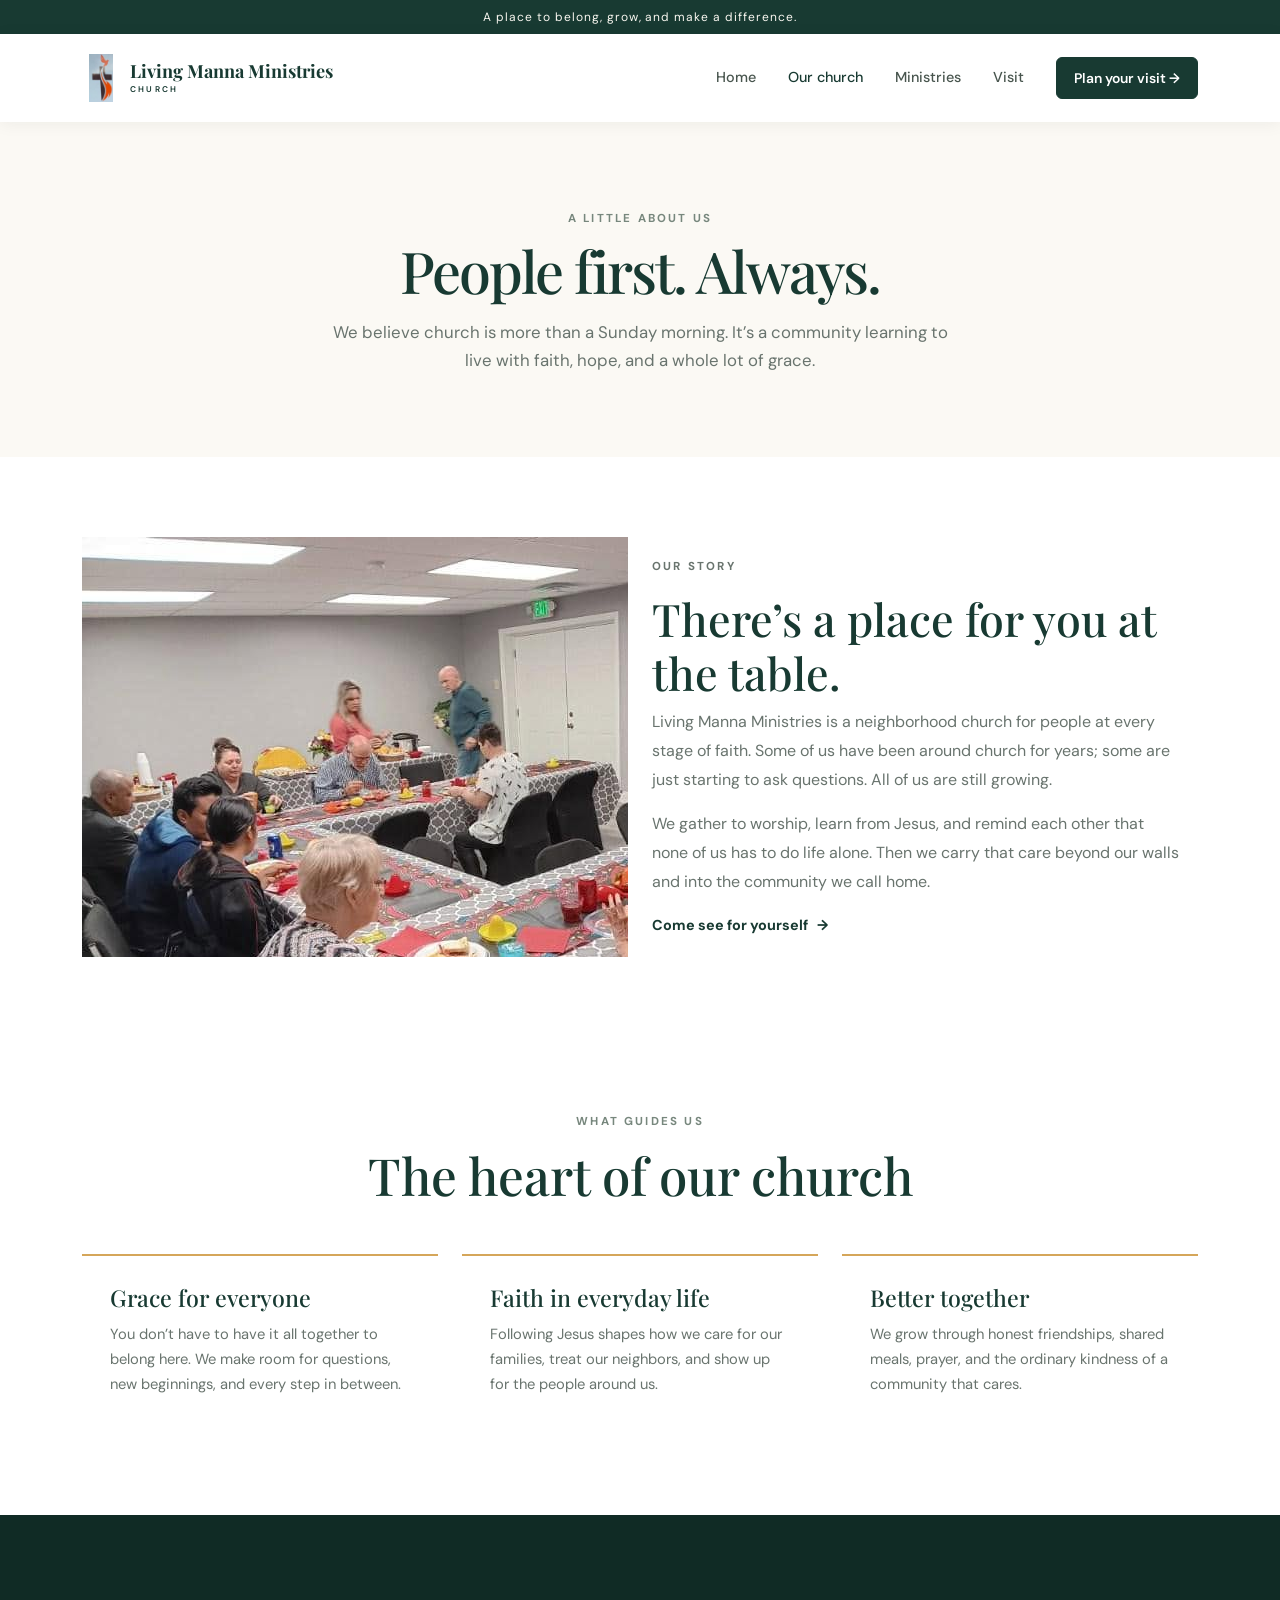
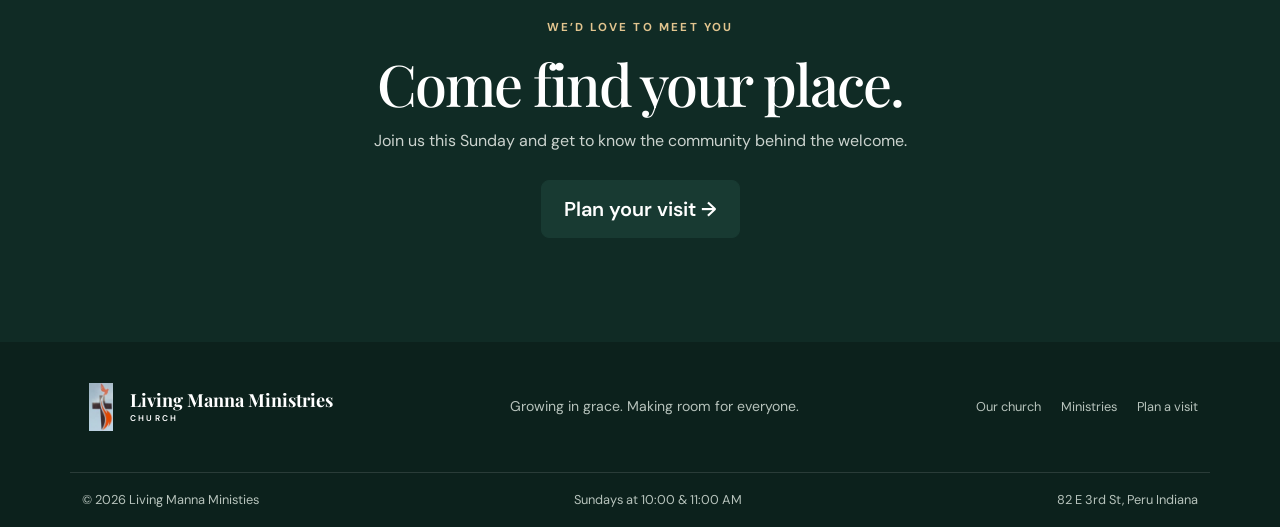
==== html/about.html @ 10f98b81 "updated pages and logo" ====
<!doctype html>
<html lang="en">

<head>
  <meta charset="utf-8">
  <meta name="viewport" content="width=device-width, initial-scale=1">
  <meta name="description"
    content="Get to know Grace Community Church: who we are, what we believe, and how we make room for everyone.">
  <title>Our Church | Living Manna Ministries</title>
  <link rel="preconnect" href="https://fonts.googleapis.com">
  <link rel="preconnect" href="https://fonts.gstatic.com" crossorigin>
  <link
    href="https://fonts.googleapis.com/css2?family=DM+Sans:wght@400;500;600;700&family=Playfair+Display:wght@500;600;700&display=swap"
    rel="stylesheet">
  <link href="https://cdn.jsdelivr.net/npm/bootstrap@5.3.8/dist/css/bootstrap.min.css" rel="stylesheet"
    integrity="sha384-sRIl4kxILFvY47J16cr9ZwB07vP4J8+LH7qKQnuqkuIAvNWLzeN8tE5YBujZqJLB" crossorigin="anonymous">
  <link rel="stylesheet" href="../css/styles.css">
</head>

<body>
  <div class="welcome-bar">A place to belong, grow, and make a difference.</div>
  <nav class="navbar navbar-expand-lg site-nav sticky-top" aria-label="Main navigation">
    <div class="container">
      <a class="navbar-brand church-brand" href="../index.html"><img class="brand-logo" src="../pics/LMM sign2.jpg"
          alt=""><span>Living Manna Ministries<span class="brand-subtitle">CHURCH</span></span></a>
      <button class="navbar-toggler" type="button" data-bs-toggle="collapse" data-bs-target="#mainNav"
        aria-controls="mainNav" aria-expanded="false" aria-label="Toggle navigation"><span
          class="navbar-toggler-icon"></span></button>
      <div class="collapse navbar-collapse" id="mainNav">
        <ul class="navbar-nav ms-auto align-items-lg-center gap-lg-3">
          <li class="nav-item"><a class="nav-link" href="../index.html">Home</a></li>
          <li class="nav-item"><a class="nav-link active" aria-current="page" href="./about.html">Our church</a></li>
          <li class="nav-item"><a class="nav-link" href="./ministries.html">Ministries</a></li>
          <li class="nav-item"><a class="nav-link" href="./contact.html">Visit</a></li>
          <li class="nav-item ms-lg-2"><a class="btn btn-primary-custom nav-visit" href="./contact.html">Plan your visit
              <span aria-hidden="true">→</span></a></li>
        </ul>
      </div>
    </div>
  </nav>
  <main>
    <header class="page-intro">
      <div class="container">
        <p class="eyebrow">A LITTLE ABOUT US</p>
        <h1>People first. Always.</h1>
        <p>We believe church is more than a Sunday morning. It’s a community learning to live with faith, hope, and a
          whole lot of grace.</p>
      </div>
    </header>
    <section class="story-section">
      <div class="container">
        <div class="row align-items-center g-4">
          <div class="col-lg-6">
            <div class="story-image" role="img" aria-label="Friends spending time together"></div>
          </div>
          <div class="col-lg-6">
            <div class="story-copy">
              <p class="eyebrow">OUR STORY</p>
              <h2>There’s a place for you at the table.</h2>
              <p>Living Manna Ministries is a neighborhood church for people at every stage of faith. Some of us have
                been around church for years; some are just starting to ask questions. All of us are still growing.</p>
              <p>We gather to worship, learn from Jesus, and remind each other that none of us has to do life alone.
                Then we carry that care beyond our walls and into the community we call home.</p><a class="text-link"
                href="./contact.html">Come see for yourself <span aria-hidden="true">→</span></a>
            </div>
          </div>
        </div>
      </div>
    </section>
    <section class="values-section ">
      <div class="container">
        <div class="text-center mb-4">
          <p class="eyebrow">WHAT GUIDES US</p>
          <h2 class="section-heading-title">The heart of our church</h2>
        </div>
        <div class="row g-4 mt-3">
          <div class="col-md-4">
            <article class="value-card">
              <h3>Grace for everyone</h3>
              <p>You don’t have to have it all together to belong here. We make room for questions, new beginnings, and
                every step in between.</p>
            </article>
          </div>
          <div class="col-md-4">
            <article class="value-card">
              <h3>Faith in everyday life</h3>
              <p>Following Jesus shapes how we care for our families, treat our neighbors, and show up for the people
                around us.</p>
            </article>
          </div>
          <div class="col-md-4">
            <article class="value-card">
              <h3>Better together</h3>
              <p>We grow through honest friendships, shared meals, prayer, and the ordinary kindness of a community that
                cares.</p>
            </article>
          </div>
        </div>
      </div>
    </section>
    <section class="invitation section-space">
      <div class="container invitation-content">
        <p class="eyebrow light-eyebrow">WE’D LOVE TO MEET YOU</p>
        <h2>Come find your place.</h2>
        <p>Join us this Sunday and get to know the community behind the welcome.</p><a
          class="btn btn-primary-custom btn-lg" href="./contact.html">Plan your visit <span
            aria-hidden="true">→</span></a>
      </div>
    </section>
  </main>


  <footer class="site-footer">
    <div class="container footer-main">
      <a class="navbar-brand church-brand footer-brand" href="./index.html"><img class="brand-logo"
          src="../pics/LMM sign2.jpg" alt=""><span>Living Manna Ministries<span class="brand-subtitle">CHURCH</span></span></a>
      <p>Growing in grace. Making room for everyone.</p>
      <div class="footer-links"><a href="./html/about.html">Our church</a><a
          href="./html/ministries.html">Ministries</a><a href="./html/contact.html">Plan a visit</a></div>
    </div>
    <div class="container footer-bottom"><span>© 2026 Living Manna Ministies</span><span>Sundays at 10:00 &amp; 11:00 AM</span>
    <span>82 E 3rd St, Peru Indiana</span>
    </div>
  </footer>


  <script src="https://cdn.jsdelivr.net/npm/bootstrap@5.3.8/dist/js/bootstrap.bundle.min.js"
    integrity="sha384-FKyoEForCGlyvwx9Hj09JcYn3nv7wiPVlz7YYwJrWVcXK/BmnVDxM+D2scQbITxI"
    crossorigin="anonymous"></script>
</body>

</html>
---- css/styles.css ----
:root {
  --forest: #183a32;
  --forest-deep: #102b25;
  --sage: #e9eee7;
  --cream: #fbf9f4;
  --gold: #d5a65a;
  --ink: #23312c;
  --muted: #69746e;
  --serif: "Playfair Display", Georgia, serif;
  --sans: "DM Sans", Arial, sans-serif;
}

* {
  box-sizing: border-box;
}

html {
  scroll-behavior: smooth;
}

body {
  margin: 0;
  color: var(--ink);
  background: #fff;
  font-family: var(--sans);
  -webkit-font-smoothing: antialiased;
}

a {
  color: inherit;
}

.welcome-bar {
  padding: 8px 16px;
  color: #f9f7f0;
  background: var(--forest);
  font-size: 0.75rem;
  letter-spacing: 0.08em;
  text-align: center;
}

.site-nav {
  padding: 15px 0;
  background: rgba(255, 255, 255, 0.97);
  box-shadow: 0 2px 16px rgba(20, 40, 31, 0.06);
}

.church-brand {
  display: inline-flex;
  align-items: center;
  gap: 10px;
  color: var(--forest);
  font-family: var(--serif);
  font-size: 1.13rem;
  font-weight: 700;
  line-height: 1.1;
}

.church-brand:hover {
  color: var(--forest);
}

.brand-logo {
  display: block;
  width: 38px;
  height: 48px;
  object-fit: contain;
}

.brand-subtitle {
  display: block;
  margin-top: 4px;
  font-family: var(--sans);
  font-size: 0.52rem;
  font-weight: 600;
  letter-spacing: 0.27em;
}

.site-nav .nav-link {
  color: #48554e;
  font-size: 0.9rem;
  font-weight: 500;
}

.site-nav .nav-link:hover,
.site-nav .nav-link.active {
  color: var(--forest);
}

.btn-primary-custom {
  border: 1px solid var(--forest);
  color: #fff;
  background: var(--forest);
  font-weight: 600;
}

.btn-primary-custom:hover,
.btn-primary-custom:focus {
  border-color: var(--forest-deep);
  color: #fff;
  background: var(--forest-deep);
}

.nav-visit {
  padding: 10px 17px;
  font-size: 0.87rem;
}

.hero {
  position: relative;
  display: flex;
  min-height: 630px;
  align-items: center;
  overflow: hidden;
  color: #fff;
  /* background: #34443a url("https://images.unsplash.com/photo-1511632765486-a01980e01a18?auto=format&fit=crop&w=2000&q=85") center 42% / cover no-repeat; */
  background-image: url("../pics/LMM\ sign1.jpg");
  background-position: center 42%;
  background-size: cover;
  background-repeat: no-repeat;
}

.hero-shade {
  position: absolute;
  inset: 0;
  background: linear-gradient(90deg, rgba(15, 35, 29, 0.85) 0%, rgba(15, 35, 29, 0.58) 48%, rgba(15, 35, 29, 0.08) 100%);
}

.hero-content {
  position: relative;
  z-index: 1;
  padding-top: 24px;
  padding-bottom: 54px;
}

.eyebrow {
  margin-bottom: 15px;
  color: #77877d;
  font-size: 0.72rem;
  font-weight: 700;
  letter-spacing: 0.19em;
}

.light-eyebrow {
  color: #e2c58f;
}

h1,
h2,
h3 {
  font-family: var(--serif);
}

.hero h1 {
  max-width: 720px;
  margin: 0 0 20px;
  font-size: clamp(3.1rem, 7vw, 5.7rem);
  font-weight: 500;
  letter-spacing: -0.045em;
  line-height: 1.04;
}

.hero h1 em {
  color: #e4c17f;
  font-weight: 500;
}

.hero-copy {
  max-width: 510px;
  margin-bottom: 30px;
  color: rgba(255, 255, 255, 0.86);
  font-size: 1.08rem;
  line-height: 1.75;
}

.hero .btn {
  padding: 13px 20px;
  font-size: 0.91rem;
}

.hero .btn-outline-light:hover {
  color: var(--forest);
}

.hero-scroll {
  position: absolute;
  z-index: 1;
  right: max(calc((100vw - 1140px) / 2), 24px);
  bottom: 28px;
  display: grid;
  width: 42px;
  height: 42px;
  place-items: center;
  border: 1px solid rgba(255, 255, 255, 0.5);
  border-radius: 50%;
  color: #fff;
  font-size: 1.2rem;
  text-decoration: none;
}

.service-strip {
  color: #fff;
  background: var(--forest);
}

.service-strip-inner {
  display: flex;
  min-height: 112px;
  align-items: center;
  justify-content: space-between;
  gap: 24px;
}

.service-intro {
  display: flex;
  align-items: center;
  gap: 14px;
}

.service-icon {
  color: var(--gold);
  font-size: 2rem;
}

.service-intro strong,
.service-intro span:not(.service-icon) {
  display: block;
}

.service-intro strong {
  font-family: var(--serif);
  font-size: 1.17rem;
  font-weight: 500;
}

.service-intro div span {
  margin-top: 3px;
  color: #c5d0c8;
  font-size: 0.82rem;
}

.service-detail {
  display: grid;
  gap: 4px;
}

.detail-label {
  color: #c9b17e;
  font-size: 0.66rem;
  font-weight: 700;
  letter-spacing: 0.14em;
}

.service-detail strong {
  font-size: 0.92rem;
  font-weight: 500;
}

.text-link {
  display: inline-flex;
  align-items: center;
  gap: 9px;
  color: var(--forest);
  font-size: 0.9rem;
  font-weight: 700;
  text-decoration: none;
}

.text-link:hover {
  color: #9c7131;
}

.service-strip .text-link {
  color: #fff;
}

.section-space {
  padding: 104px 0;
}

.welcome-gallery {
  display: grid;
  height: clamp(320px, 38vw, 440px);
  grid-template-columns: minmax(0, 1.65fr) minmax(0, 1fr);
  gap: 14px;
}

.welcome-gallery img {
  display: block;
  width: 100%;
  height: 100%;
  border-radius: 6px;
  object-fit: cover;
}

.welcome-gallery-stack {
  display: grid;
  min-height: 0;
  grid-template-rows: repeat(2, minmax(0, 1fr));
  gap: 14px;
}

.welcome-photo {
  min-height: 430px;
  background: #e9e8df url("https://images.unsplash.com/photo-1511632765486-a01980e01a18?auto=format&fit=crop&w=1100&q=85") center / cover no-repeat;
}

.welcome-copy {
  padding-left: clamp(20px, 4vw, 72px);
}

.welcome-copy h2,
.section-heading h2,
.invitation h2,
.page-intro h1 {
  color: var(--forest);
  font-size: clamp(2.5rem, 4.5vw, 3.8rem);
  font-weight: 500;
  letter-spacing: -0.035em;
  line-height: 1.1;
}

.welcome-copy h2 {
  margin-bottom: 21px;
}

.body-copy {
  max-width: 470px;
  margin-bottom: 24px;
  color: var(--muted);
  font-size: 1rem;
  line-height: 1.8;
}

.ministries-preview {
  background: var(--cream);
}

.section-heading {
  display: flex;
  align-items: end;
  justify-content: space-between;
  gap: 24px;
}

.section-heading h2 {
  margin-bottom: 0;
  font-size: clamp(2.2rem, 4vw, 3.2rem);
}

.ministry-card {
  display: block;
  height: 100%;
  overflow: hidden;
  color: var(--ink);
  background: #fff;
  box-shadow: 0 10px 35px rgba(26, 44, 34, 0.06);
  text-decoration: none;
  transition: transform 180ms ease, box-shadow 180ms ease;
}

.ministry-card:hover {
  transform: translateY(-4px);
  box-shadow: 0 15px 38px rgba(26, 44, 34, 0.12);
}

.ministry-image {
  height: 225px;
  background-position: center;
  background-size: cover;
}

.ministry-kids {
  background-image: url("https://images.unsplash.com/photo-1472162072942-cd5147eb3902?auto=format&fit=crop&w=800&q=80");
}

.ministry-groups {
  /* background-image: url("https://images.unsplash.com/photo-1529156069898-49953e39b3ac?auto=format&fit=crop&w=800&q=80"); */
  background-image: url("../pics/pplChurch.jpg");
}

.ministry-serve {
  /* background-image: url("https://images.unsplash.com/photo-1559027615-cd4628902d4a?auto=format&fit=crop&w=800&q=80"); */

  background-image: url("../pics/inside1.jpg");
}

.ministry-card-copy {
  position: relative;
  min-height: 170px;
  padding: 23px 24px;
}

.card-kicker {
  color: #8b7755;
  font-size: 0.65rem;
  font-weight: 700;
  letter-spacing: 0.14em;
}

.ministry-card h3 {
  margin: 8px 0;
  color: var(--forest);
  font-size: 1.55rem;
}

.ministry-card p {
  max-width: 285px;
  margin: 0;
  color: var(--muted);
  font-size: 0.88rem;
  line-height: 1.6;
}

.card-arrow {
  position: absolute;
  right: 23px;
  bottom: 22px;
  color: var(--forest);
  font-size: 1.1rem;
}

.invitation {
  color: #fff;
  background: var(--forest-deep);
  text-align: center;
}

.invitation-content {
  max-width: 730px;
}

.invitation h2 {
  margin-bottom: 14px;
  color: #fff;
}

.invitation p:not(.eyebrow) {
  margin: 0 auto 27px;
  color: #cbd3ce;
  font-size: 1rem;
}

.invitation .btn {
  padding: 13px 22px;
}

.site-footer {
  color: #e7ece8;
  background: #0c211c;
}

.footer-main {
  display: flex;
  min-height: 130px;
  align-items: center;
  justify-content: space-between;
  gap: 24px;
}

.footer-brand {
  color: #fff;
}

.footer-brand:hover {
  color: #fff;
}

.footer-main > p {
  margin: 0;
  color: #b7c3bc;
  font-size: 0.88rem;
}

.footer-links {
  display: flex;
  gap: 20px;
}

.footer-links a,
.footer-bottom {
  color: #b7c3bc;
  font-size: 0.8rem;
  text-decoration: none;
}

.footer-links a:hover {
  color: #fff;
}

.footer-bottom {
  display: flex;
  min-height: 55px;
  align-items: center;
  justify-content: space-between;
  border-top: 1px solid rgba(255, 255, 255, 0.12);
}

.page-intro {
  padding: 88px 0 82px;
  background: var(--cream);
  text-align: center;
}

.page-intro .eyebrow {
  margin-bottom: 12px;
}

.page-intro h1 {
  margin-bottom: 15px;
}

.page-intro p:not(.eyebrow) {
  max-width: 620px;
  margin: 0 auto;
  color: var(--muted);
  font-size: 1.05rem;
  line-height: 1.7;
}

.story-section {
  padding: 80px 0;
}

.story-image {
  min-height: 420px;
  background-image: url("../pics/pplChurch.jpg"); 
  /* background: #e4e9e4 url("https://images.unsplash.com/photo-1529156069898-49953e39b3ac?auto=format&fit=crop&w=1100&q=85") center / cover no-repeat; */
}

.story-copy {
  max-width: 530px;
}

.story-copy h2,
.value-card h3,
.visit-card h2,
.ministry-detail h2 {
  color: var(--forest);
}

.story-copy h2,
.visit-card h2,
.ministry-detail h2 {
  font-size: clamp(2rem, 4vw, 2.8rem);
}

.story-copy p,
.ministry-detail p {
  color: var(--muted);
  line-height: 1.8;
}

.values-section {
  padding: 76px 0 90px;
  /* background: var(--cream); */
  background-imgage: url("../pics/inside1.jpg");

}

.section-heading-title {
  color: var(--forest);
  font-size: clamp(2.2rem, 4vw, 3.2rem);
  font-weight: 500;
}

.value-card {
  height: 100%;
  padding: 28px;
  border-top: 2px solid var(--gold);
  background: #fff;
}

.value-card h3 {
  margin-bottom: 10px;
  font-size: 1.45rem;
}

.value-card p {
  margin: 0;
  color: var(--muted);
  font-size: 0.92rem;
  line-height: 1.7;
}

.ministries-page {
  padding: 70px 0 90px;
}

.ministry-detail {
  display: grid;
  min-height: 310px;
  grid-template-columns: 0.9fr 1.1fr;
  align-items: center;
  gap: 48px;
  padding: 32px 0;
  border-bottom: 1px solid #e8ebe7;
  scroll-margin-top: 90px;
}

.ministry-detail:nth-child(even) {
  grid-template-columns: 1.1fr 0.9fr;
}

.ministry-detail:nth-child(even) .ministry-detail-image {
  order: 2;
}

.ministry-detail-image {
  min-height: 255px;
  background-position: center;
  background-size: cover;
}

.kids-photo {
  background-image: url("https://images.unsplash.com/photo-1472162072942-cd5147eb3902?auto=format&fit=crop&w=1000&q=80");
}

.groups-photo {
  background-image: url("https://images.unsplash.com/photo-1529156069898-49953e39b3ac?auto=format&fit=crop&w=1000&q=80");
}

.serve-photo {
  background-image: url("https://images.unsplash.com/photo-1559027615-cd4628902d4a?auto=format&fit=crop&w=1000&q=80");
}

.ministry-detail h2 {
  margin-bottom: 12px;
}

.visit-section {
  padding: 72px 0 96px;
}

.visit-card {
  height: 100%;
  padding: 32px;
  background: var(--cream);
}

.visit-card h2 {
  margin-bottom: 20px;
}

.visit-card h3 {
  margin: 22px 0 6px;
  color: var(--forest);
  font-size: 1.18rem;
}

.visit-card p,
.visit-card address {
  margin-bottom: 0;
  color: var(--muted);
  line-height: 1.75;
}

.visit-photo {
  min-height: 420px;
  background: #e3e7e1 url("https://images.unsplash.com/photo-1438232992991-995b7058bbb3?auto=format&fit=crop&w=1100&q=85") center / cover no-repeat;
}

.contact-callout {
  margin-top: 36px;
  padding: 28px;
  color: #fff;
  background: var(--forest);
}

.contact-callout h2 {
  margin-bottom: 8px;
  color: #fff;
  font-family: var(--serif);
  font-size: 1.65rem;
}

.contact-callout p {
  margin-bottom: 17px;
  color: #d0dad3;
}

.contact-callout a {
  color: #e6c98e;
}

@media (max-width: 767.98px) {
  .hero {
    min-height: 590px;
    background-position: 58% center;
  }

  .hero-shade {
    background: linear-gradient(90deg, rgba(15, 35, 29, 0.83), rgba(15, 35, 29, 0.5));
  }

  .hero h1 {
    font-size: clamp(2.5rem, 9vw, 3.5rem);
  }

  .service-strip-inner {
    min-height: auto;
    flex-wrap: wrap;
    justify-content: flex-start;
    padding-top: 24px;
    padding-bottom: 24px;
  }

  .service-intro {
    width: 100%;
  }

  .service-detail {
    min-width: 42%;
  }

  .service-strip .text-link {
    margin-top: 4px;
  }

  .section-space {
    padding: 70px 0;
  }

  .welcome-photo {
    min-height: 300px;
  }

  .welcome-gallery {
    height: auto;
    grid-template-columns: 1fr;
  }

  .welcome-gallery-main {
    aspect-ratio: 1.5;
  }

  .welcome-gallery-stack {
    height: 230px;
    grid-template-columns: 1fr;
    grid-template-rows: repeat(2, minmax(0, 1fr));
  }

  .welcome-copy {
    padding-left: 12px;
  }

  .section-heading {
    align-items: start;
    flex-direction: column;
  }

  .ministry-image {
    height: 210px;
  }

  .footer-main {
    align-items: flex-start;
    flex-direction: column;
    justify-content: center;
    padding-top: 28px;
    padding-bottom: 28px;
  }

  .footer-links {
    flex-wrap: wrap;
  }

  .footer-bottom {
    align-items: flex-start;
    flex-direction: column;
    justify-content: center;
    gap: 6px;
    padding-top: 14px;
    padding-bottom: 14px;
  }

  .page-intro {
    padding: 66px 0;
  }

  .story-section,
  .ministries-page,
  .visit-section {
    padding-top: 55px;
    padding-bottom: 65px;
  }

  .story-image,
  .visit-photo {
    min-height: 300px;
  }

  .ministry-detail,
  .ministry-detail:nth-child(even) {
    grid-template-columns: 1fr;
    gap: 24px;
    padding: 24px 0;
  }

  .ministry-detail:nth-child(even) .ministry-detail-image {
    order: 0;
  }

  .ministry-detail-image {
    min-height: 230px;
  }
}

@media (prefers-reduced-motion: reduce) {
  html {
    scroll-behavior: auto;
  }

  *,
  *::before,
  *::after {
    transition-duration: 0.01ms !important;
  }
}
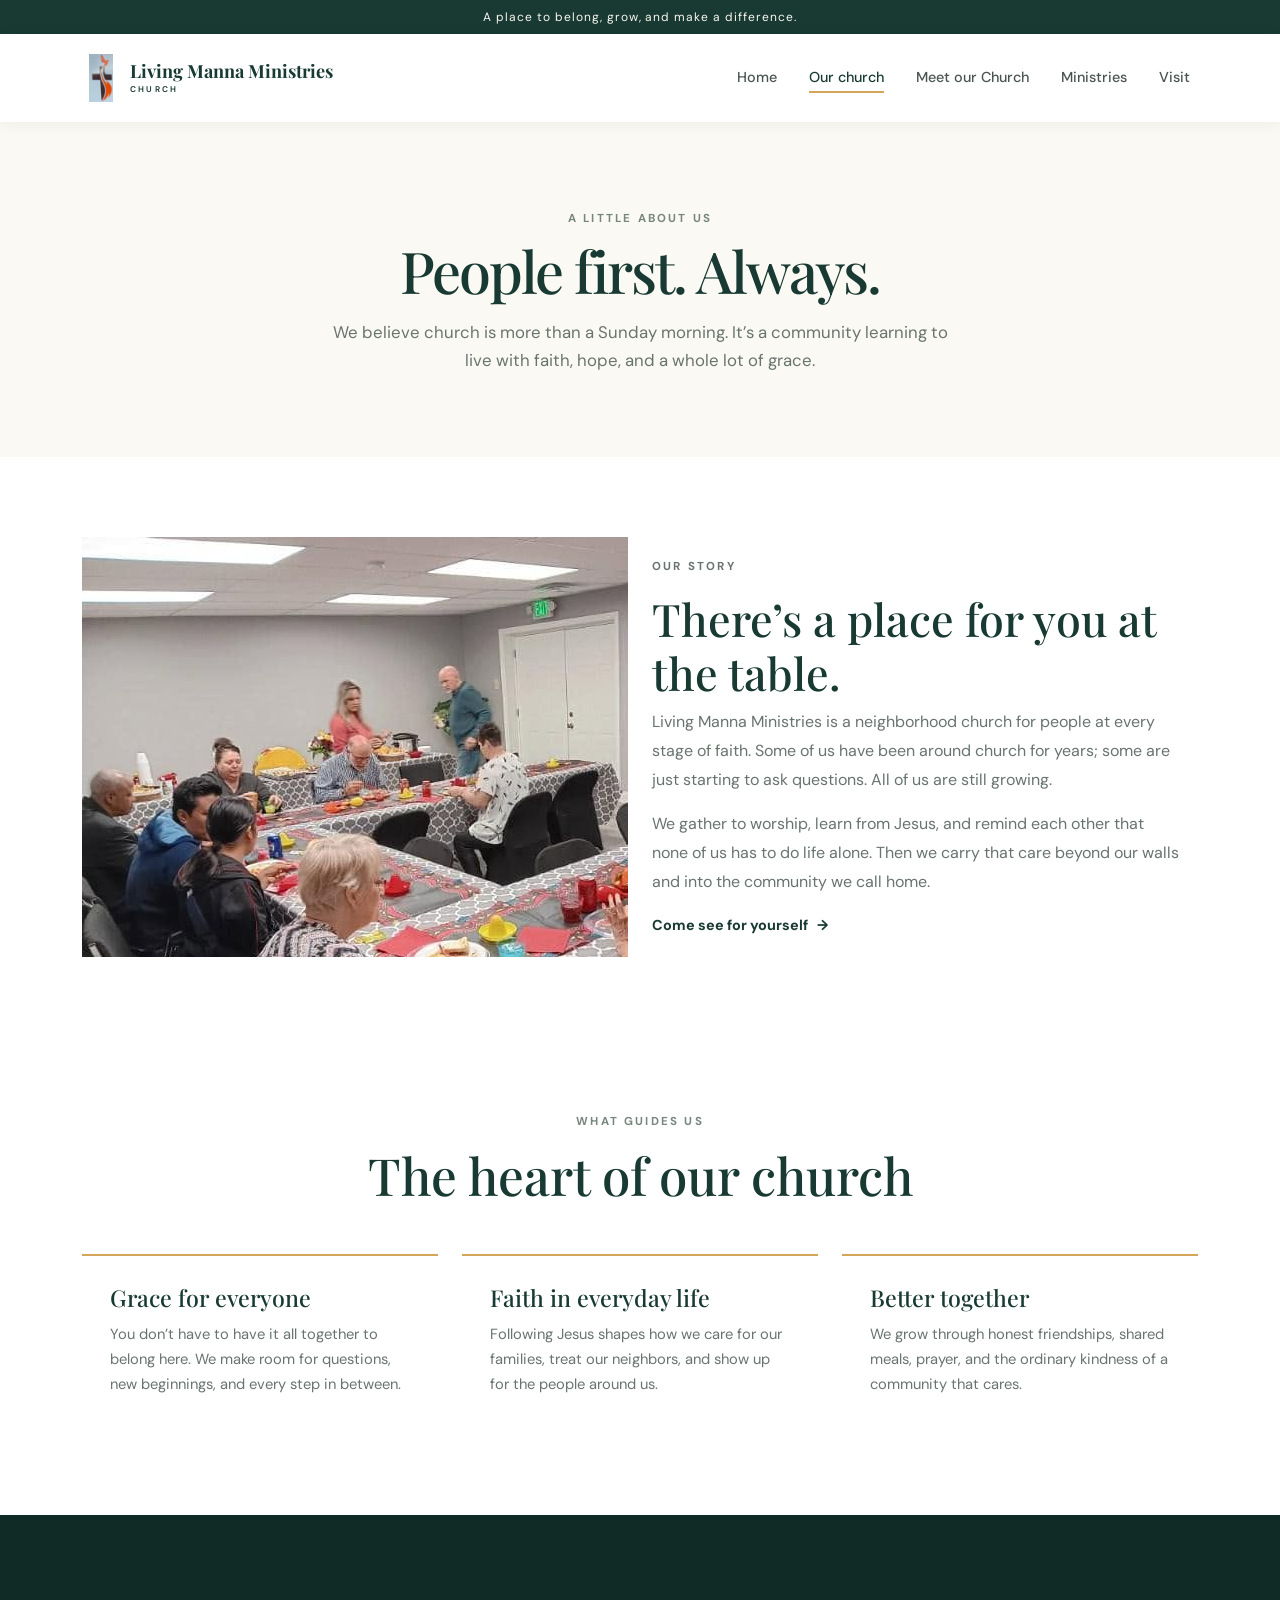
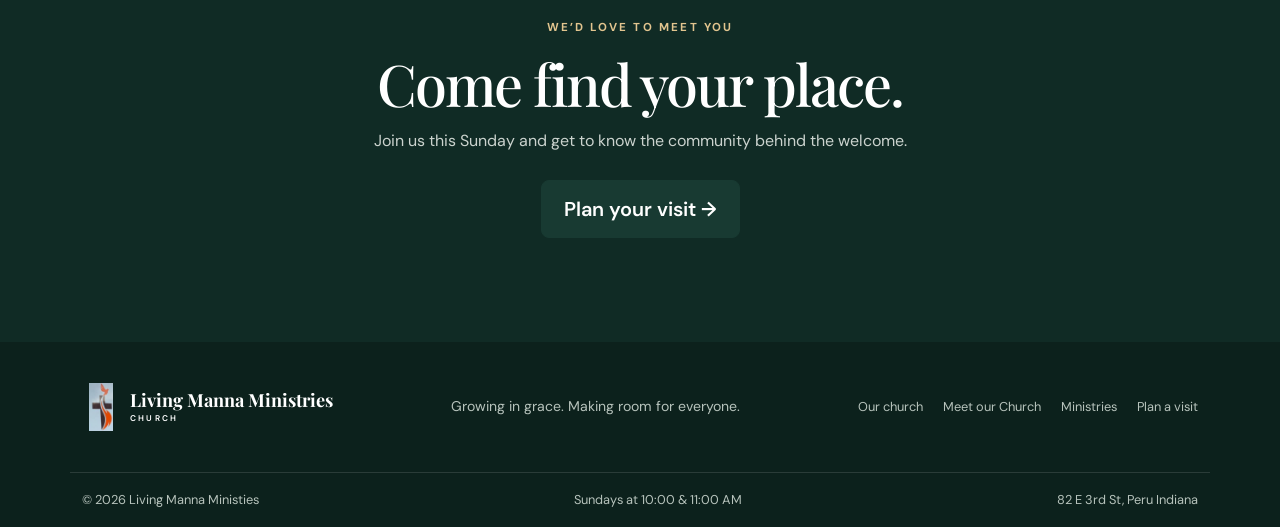
==== commit 7597a585: "added new page with pics" ====
--- a/html/about.html
+++ b/html/about.html
@@ -30,10 +30,11 @@
         <ul class="navbar-nav ms-auto align-items-lg-center gap-lg-3">
           <li class="nav-item"><a class="nav-link" href="../index.html">Home</a></li>
           <li class="nav-item"><a class="nav-link active" aria-current="page" href="./about.html">Our church</a></li>
+          <li class="nav-item"><a class="nav-link" href="./meet.html">Meet our Church</a></li>
           <li class="nav-item"><a class="nav-link" href="./ministries.html">Ministries</a></li>
           <li class="nav-item"><a class="nav-link" href="./contact.html">Visit</a></li>
-          <li class="nav-item ms-lg-2"><a class="btn btn-primary-custom nav-visit" href="./contact.html">Plan your visit
-              <span aria-hidden="true">→</span></a></li>
+          <!-- <li class="nav-item ms-lg-2"><a class="btn btn-primary-custom nav-visit" href="./contact.html">Plan your visit
+              <span aria-hidden="true">→</span></a></li> -->
         </ul>
       </div>
     </div>
@@ -112,11 +113,11 @@
 
   <footer class="site-footer">
     <div class="container footer-main">
-      <a class="navbar-brand church-brand footer-brand" href="./index.html"><img class="brand-logo"
+      <a class="navbar-brand church-brand footer-brand" href="../index.html"><img class="brand-logo"
           src="../pics/LMM sign2.jpg" alt=""><span>Living Manna Ministries<span class="brand-subtitle">CHURCH</span></span></a>
       <p>Growing in grace. Making room for everyone.</p>
-      <div class="footer-links"><a href="./html/about.html">Our church</a><a
-          href="./html/ministries.html">Ministries</a><a href="./html/contact.html">Plan a visit</a></div>
+      <div class="footer-links"><a href="./about.html">Our church</a><a href="./meet.html">Meet our Church</a><a
+          href="./ministries.html">Ministries</a><a href="./contact.html">Plan a visit</a></div>
     </div>
     <div class="container footer-bottom"><span>© 2026 Living Manna Ministies</span><span>Sundays at 10:00 &amp; 11:00 AM</span>
     <span>82 E 3rd St, Peru Indiana</span>
--- a/css/styles.css
+++ b/css/styles.css
@@ -30,6 +30,15 @@
   color: inherit;
 }
 
+/* a {
+  background-color: powderblue;
+  transition: background-color 0.5s;
+}
+
+a:hover {
+  background-color: gold;
+} */
+
 .welcome-bar {
   padding: 8px 16px;
   color: #f9f7f0;
@@ -77,14 +86,36 @@
 }
 
 .site-nav .nav-link {
+  position: relative;
   color: #48554e;
   font-size: 0.9rem;
   font-weight: 500;
+  transition: color 0.2s ease;
 }
 
 .site-nav .nav-link:hover,
+.site-nav .nav-link:focus-visible,
 .site-nav .nav-link.active {
   color: var(--forest);
+}
+
+.site-nav .nav-link::after {
+  position: absolute;
+  right: 0.5rem;
+  bottom: 0.25rem;
+  left: 0.5rem;
+  height: 2px;
+  background: var(--gold);
+  content: "";
+  transform: scaleX(0);
+  transform-origin: center;
+  transition: transform 0.2s ease;
+}
+
+.site-nav .nav-link:hover::after,
+.site-nav .nav-link:focus-visible::after,
+.site-nav .nav-link.active::after {
+  transform: scaleX(1);
 }
 
 .btn-primary-custom {
@@ -583,6 +614,67 @@
   line-height: 1.7;
 }
 
+.church-team {
+  padding: 70px 0 90px;
+  background: var(--cream);
+}
+
+.member-card {
+  height: 100%;
+  overflow: hidden;
+  border: 0;
+  background: #fff;
+  box-shadow: 0 10px 35px rgba(26, 44, 34, 0.08);
+}
+
+.member-card-photo {
+  display: grid;
+  min-height: 280px;
+  place-items: center;
+  padding: 20px;
+  color: var(--muted);
+  background: #e9eee7;
+  text-align: center;
+}
+
+.member-card-photo img {
+  width: 100%;
+  height: 100%;
+  min-height: 280px;
+  object-fit: cover;
+}
+
+.member-card-photo span {
+  padding: 10px 14px;
+  border: 1px dashed #9aa79e;
+  border-radius: 4px;
+  font-size: 0.9rem;
+}
+
+.member-card .card-body {
+  padding: 22px 24px;
+}
+
+.member-card h2 {
+  margin-bottom: 6px;
+  color: var(--forest);
+  font-family: var(--serif);
+  font-size: 1.5rem;
+}
+
+.member-card p {
+  margin: 0;
+  color: var(--muted);
+}
+
+.member-position {
+  color: #8b7755 !important;
+  font-size: 0.78rem;
+  font-weight: 700;
+  letter-spacing: 0.1em;
+  text-transform: uppercase;
+}
+
 .ministries-page {
   padding: 70px 0 90px;
 }
@@ -780,7 +872,8 @@
 
   .story-section,
   .ministries-page,
-  .visit-section {
+  .visit-section,
+  .church-team {
     padding-top: 55px;
     padding-bottom: 65px;
   }
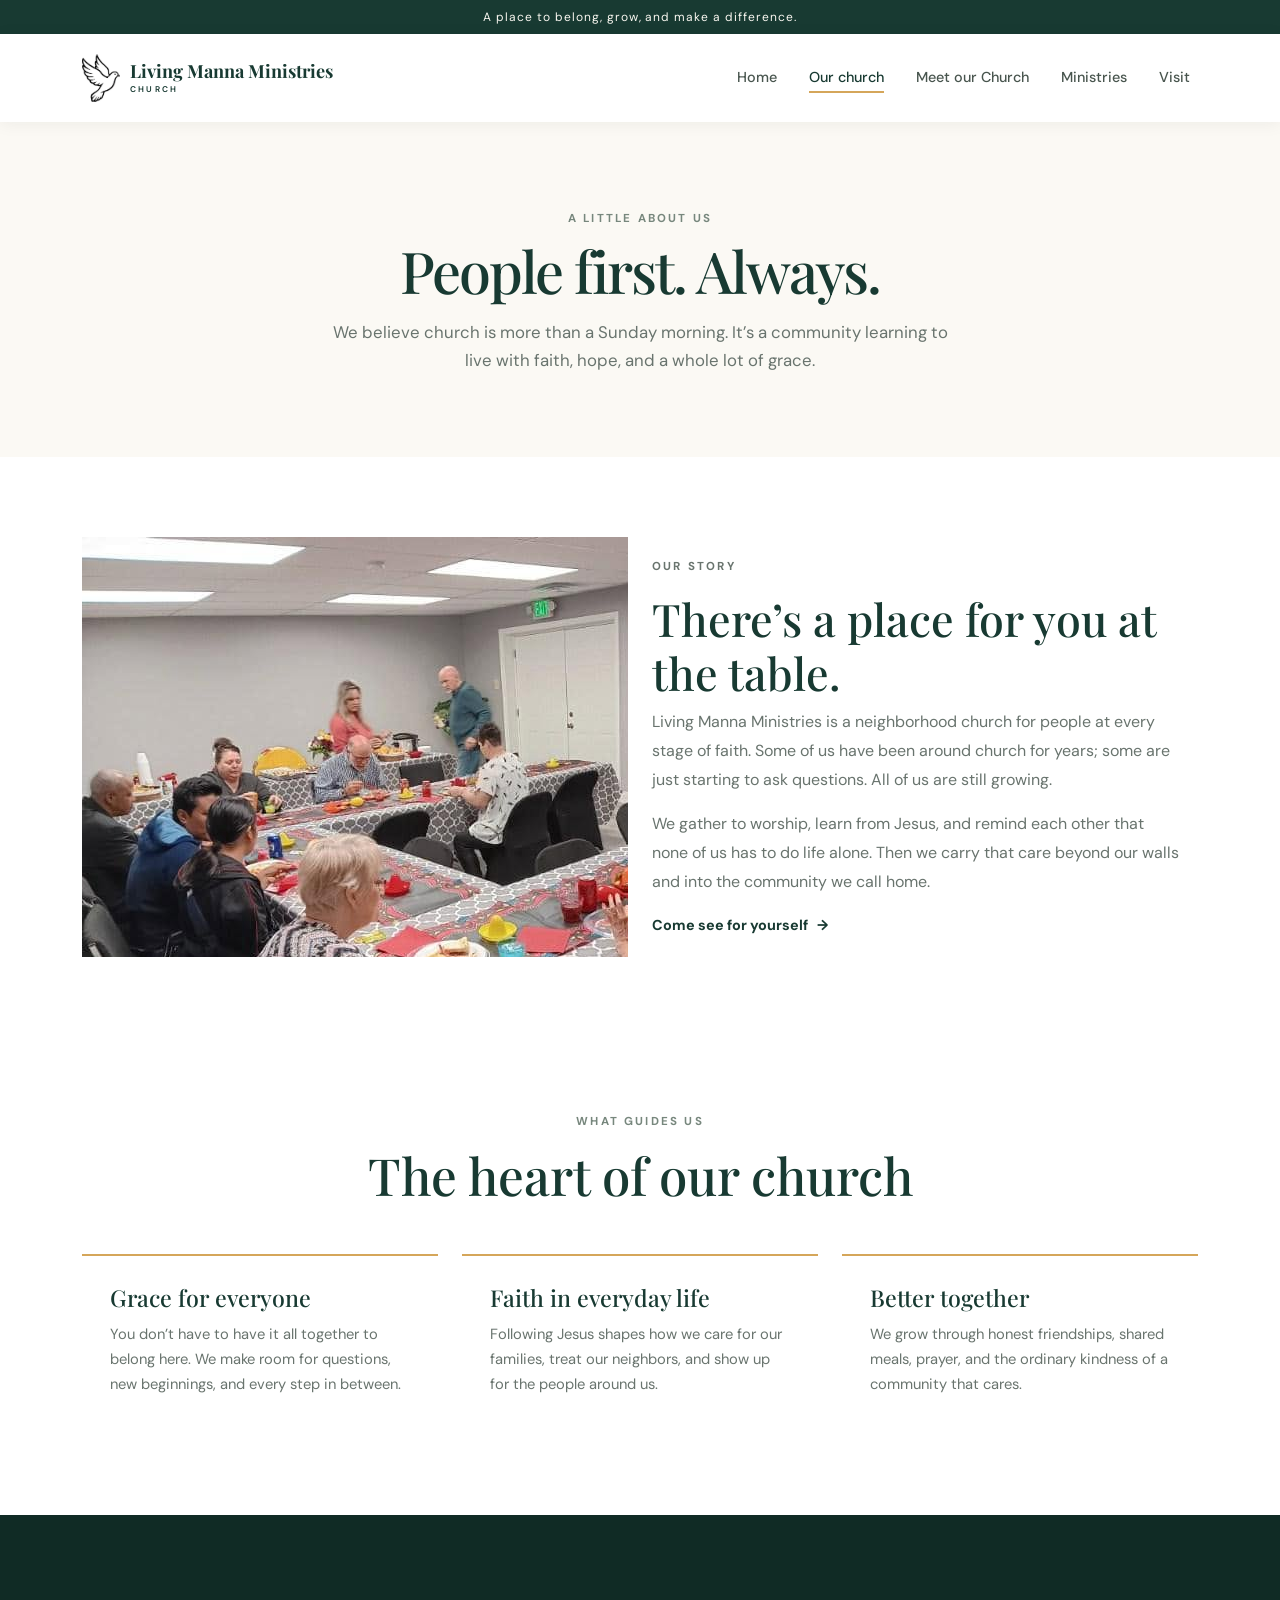
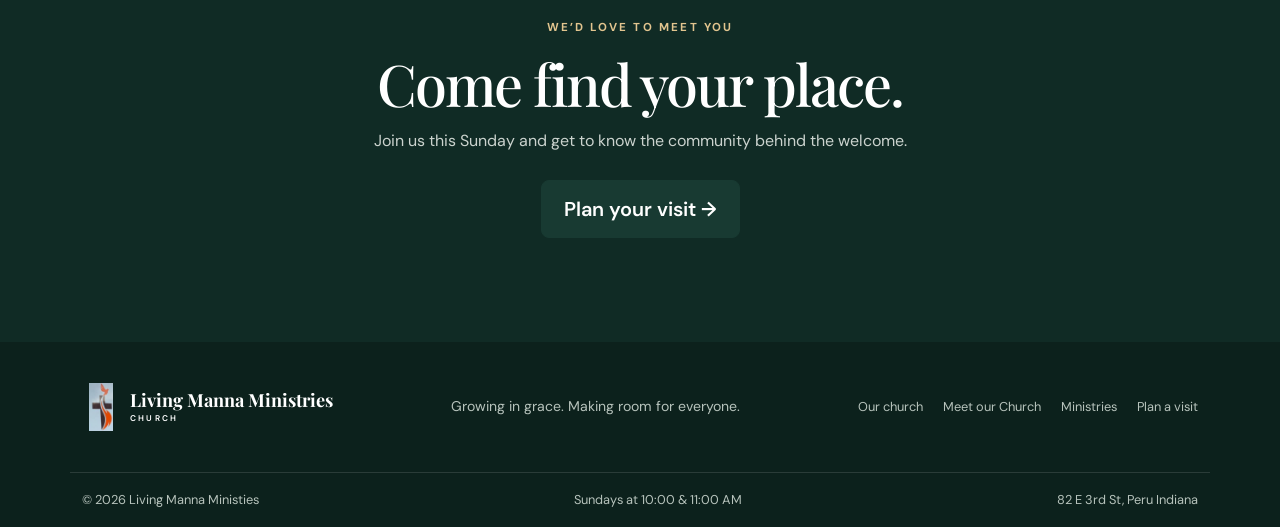
==== commit d94bb483: "built carousel" ====
--- a/html/about.html
+++ b/html/about.html
@@ -21,7 +21,7 @@
   <div class="welcome-bar">A place to belong, grow, and make a difference.</div>
   <nav class="navbar navbar-expand-lg site-nav sticky-top" aria-label="Main navigation">
     <div class="container">
-      <a class="navbar-brand church-brand" href="../index.html"><img class="brand-logo" src="../pics/LMM sign2.jpg"
+      <a class="navbar-brand church-brand" href="../index.html"><img class="brand-logo" src="../pics/doveLogo.jpeg"
           alt=""><span>Living Manna Ministries<span class="brand-subtitle">CHURCH</span></span></a>
       <button class="navbar-toggler" type="button" data-bs-toggle="collapse" data-bs-target="#mainNav"
         aria-controls="mainNav" aria-expanded="false" aria-label="Toggle navigation"><span
--- a/css/styles.css
+++ b/css/styles.css
@@ -37,6 +37,10 @@
 
 a:hover {
   background-color: gold;
+} */
+
+/* #carousel {
+  height: 50px;
 } */
 
 .welcome-bar {
@@ -775,6 +779,14 @@
   color: #e6c98e;
 }
 
+#carousel .carousel-item img {
+  display: block;
+  width: min(100%, 900px);
+  height: clamp(240px, 45vw, 480px);
+  margin-inline: auto;
+  object-fit: contain;
+}
+
 @media (max-width: 767.98px) {
   .hero {
     min-height: 590px;
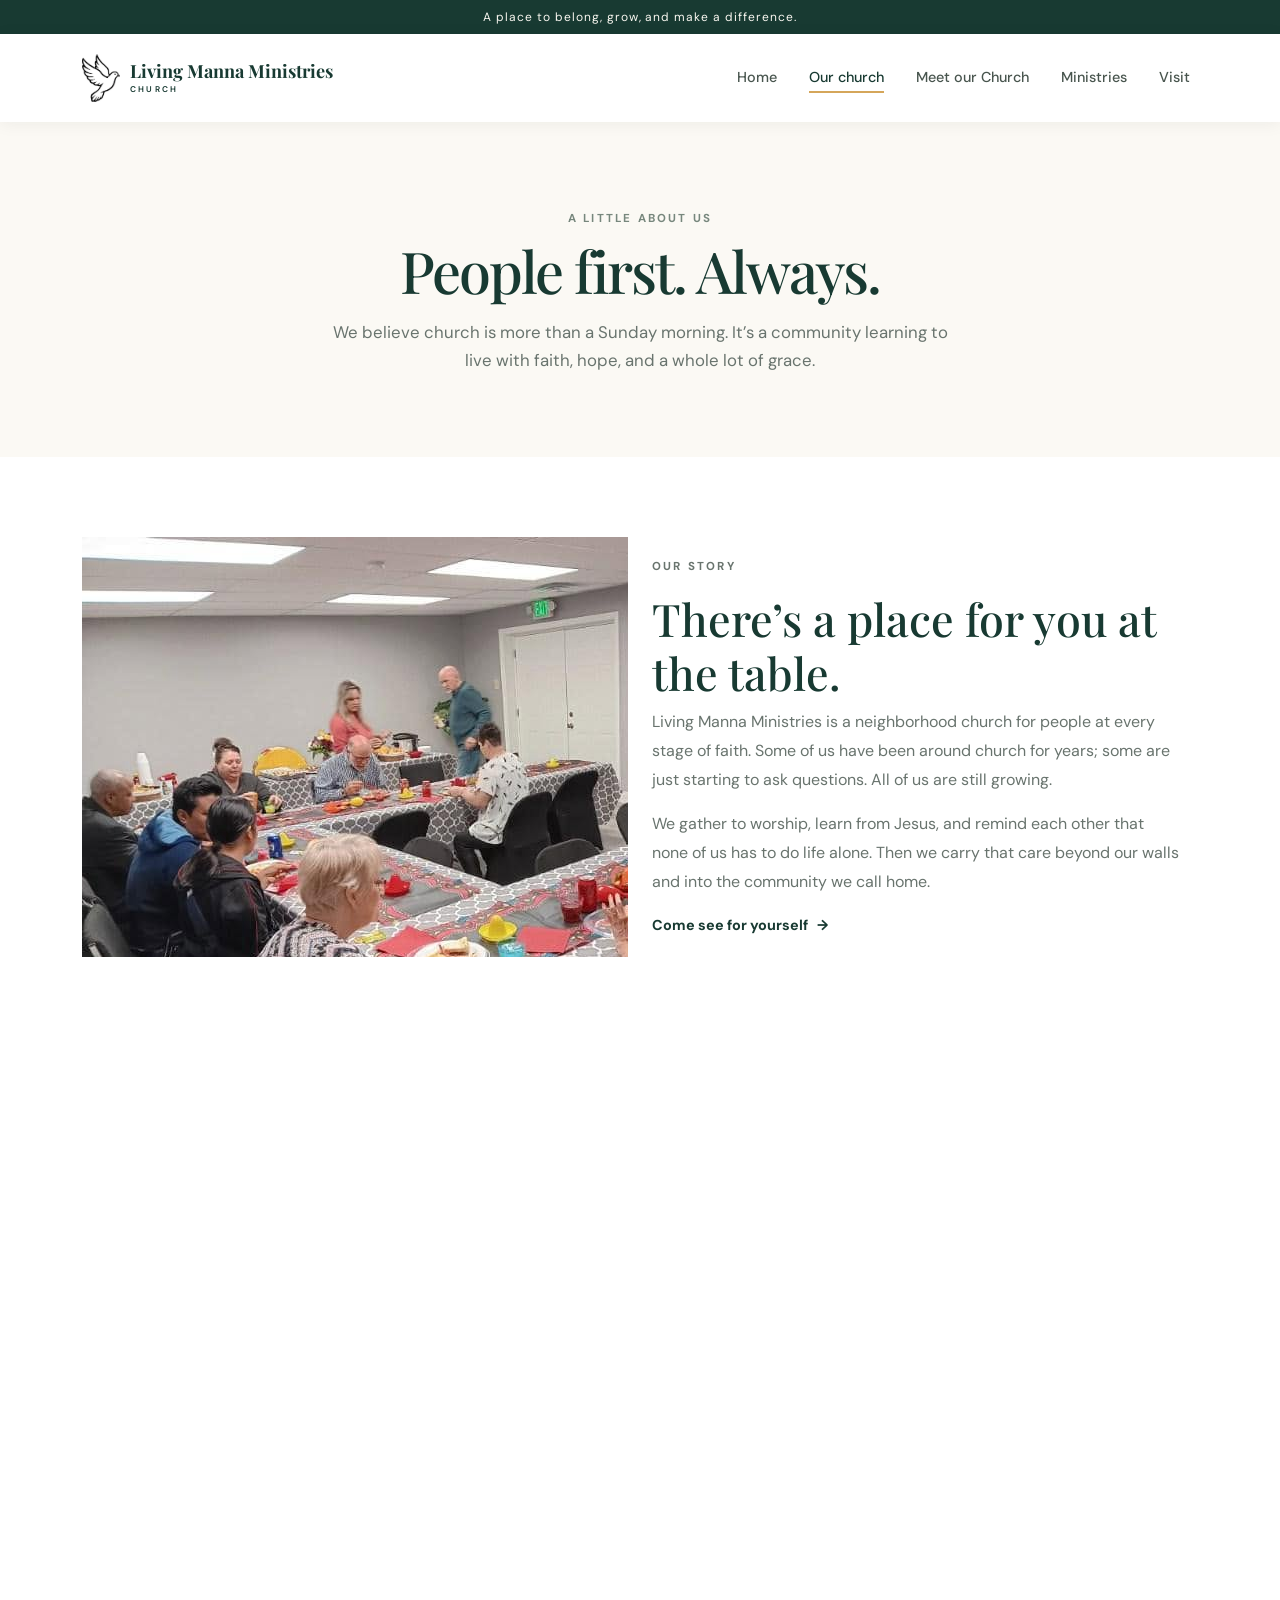
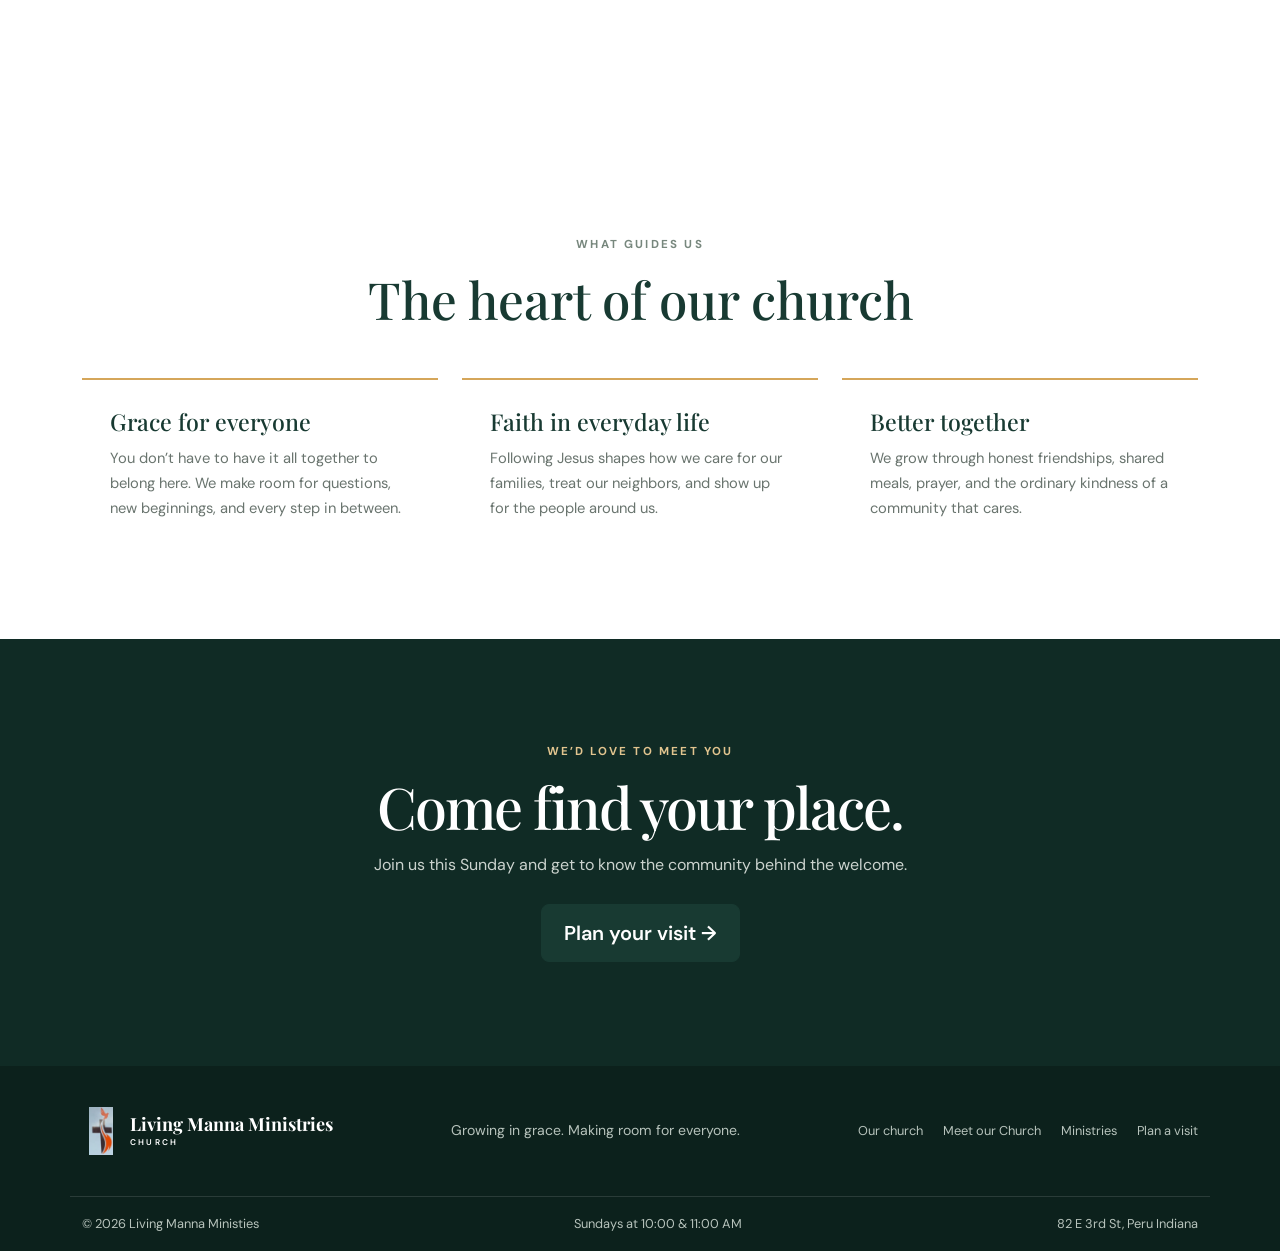
==== commit 34a34ebc: "tried adding video" ====
--- a/html/about.html
+++ b/html/about.html
@@ -68,6 +68,17 @@
         </div>
       </div>
     </section>
+
+    <section class="py-5">
+      <div class="container">
+        <div class="ratio ratio-16x9">
+          <iframe src="https://www.youtube.com/embed/wtxmxzpH1NY?controls=1"
+            title="Living Manna Ministries video" allow="accelerometer; autoplay; clipboard-write; encrypted-media; gyroscope; picture-in-picture; web-share"
+            referrerpolicy="strict-origin-when-cross-origin" allowfullscreen></iframe>
+        </div>
+      </div>
+    </section>
+
     <section class="values-section ">
       <div class="container">
         <div class="text-center mb-4">
--- a/css/styles.css
+++ b/css/styles.css
@@ -46,6 +46,7 @@
 .welcome-bar {
   padding: 8px 16px;
   color: #f9f7f0;
+  /* color: maroon; */
   background: var(--forest);
   font-size: 0.75rem;
   letter-spacing: 0.08em;
@@ -73,9 +74,14 @@
   color: var(--forest);
 }
 
+.main {
+  color: maroon;
+}
+
 .brand-logo {
   display: block;
   width: 38px;
+  color: maroon;
   height: 48px;
   object-fit: contain;
 }
@@ -709,7 +715,8 @@
 }
 
 .kids-photo {
-  background-image: url("https://images.unsplash.com/photo-1472162072942-cd5147eb3902?auto=format&fit=crop&w=1000&q=80");
+  /* background-image: url("https://images.unsplash.com/photo-1472162072942-cd5147eb3902?auto=format&fit=crop&w=1000&q=80"); */
+  background-image: url("https://encrypted-tbn0.gstatic.com/images?q=tbn:ANd9GcRfG9FADk11TNDxoEALGDIh_ZkDiamhuigVRnOQrStZWg&s=10")
 }
 
 .groups-photo {
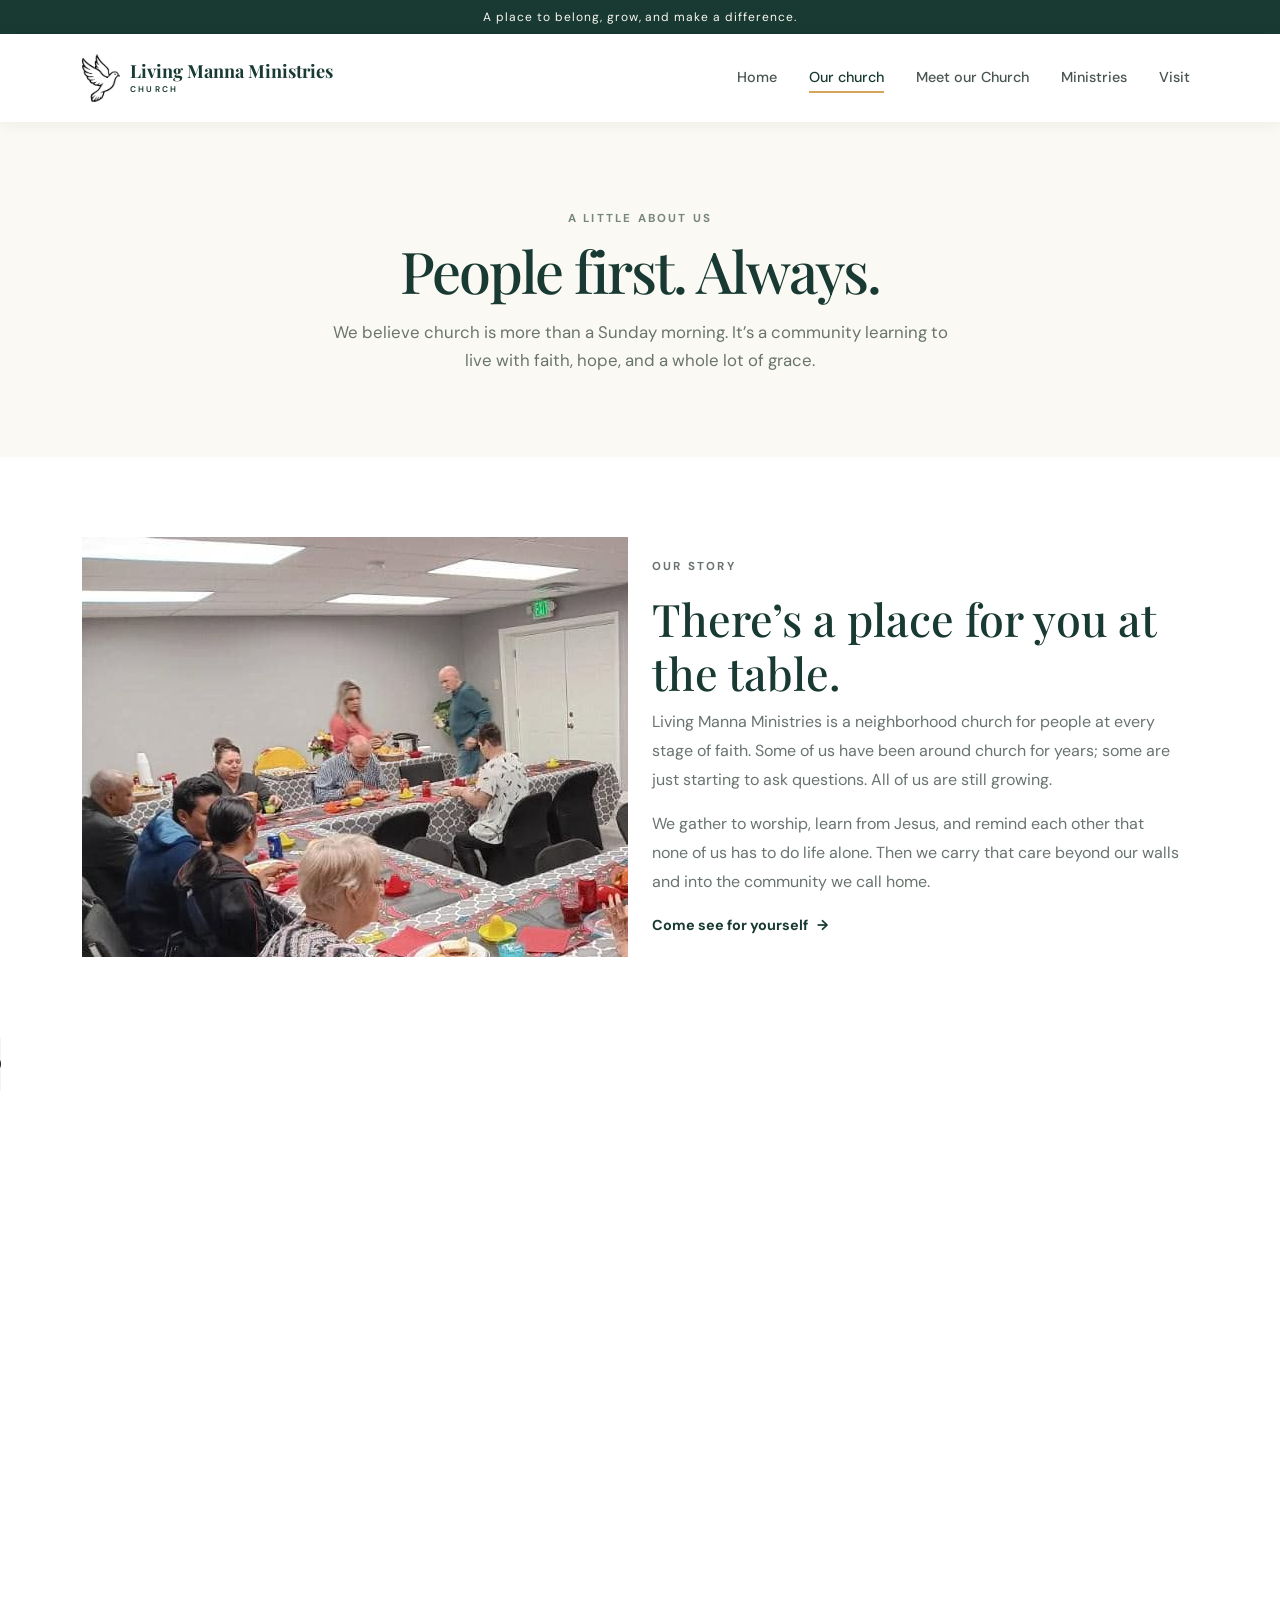
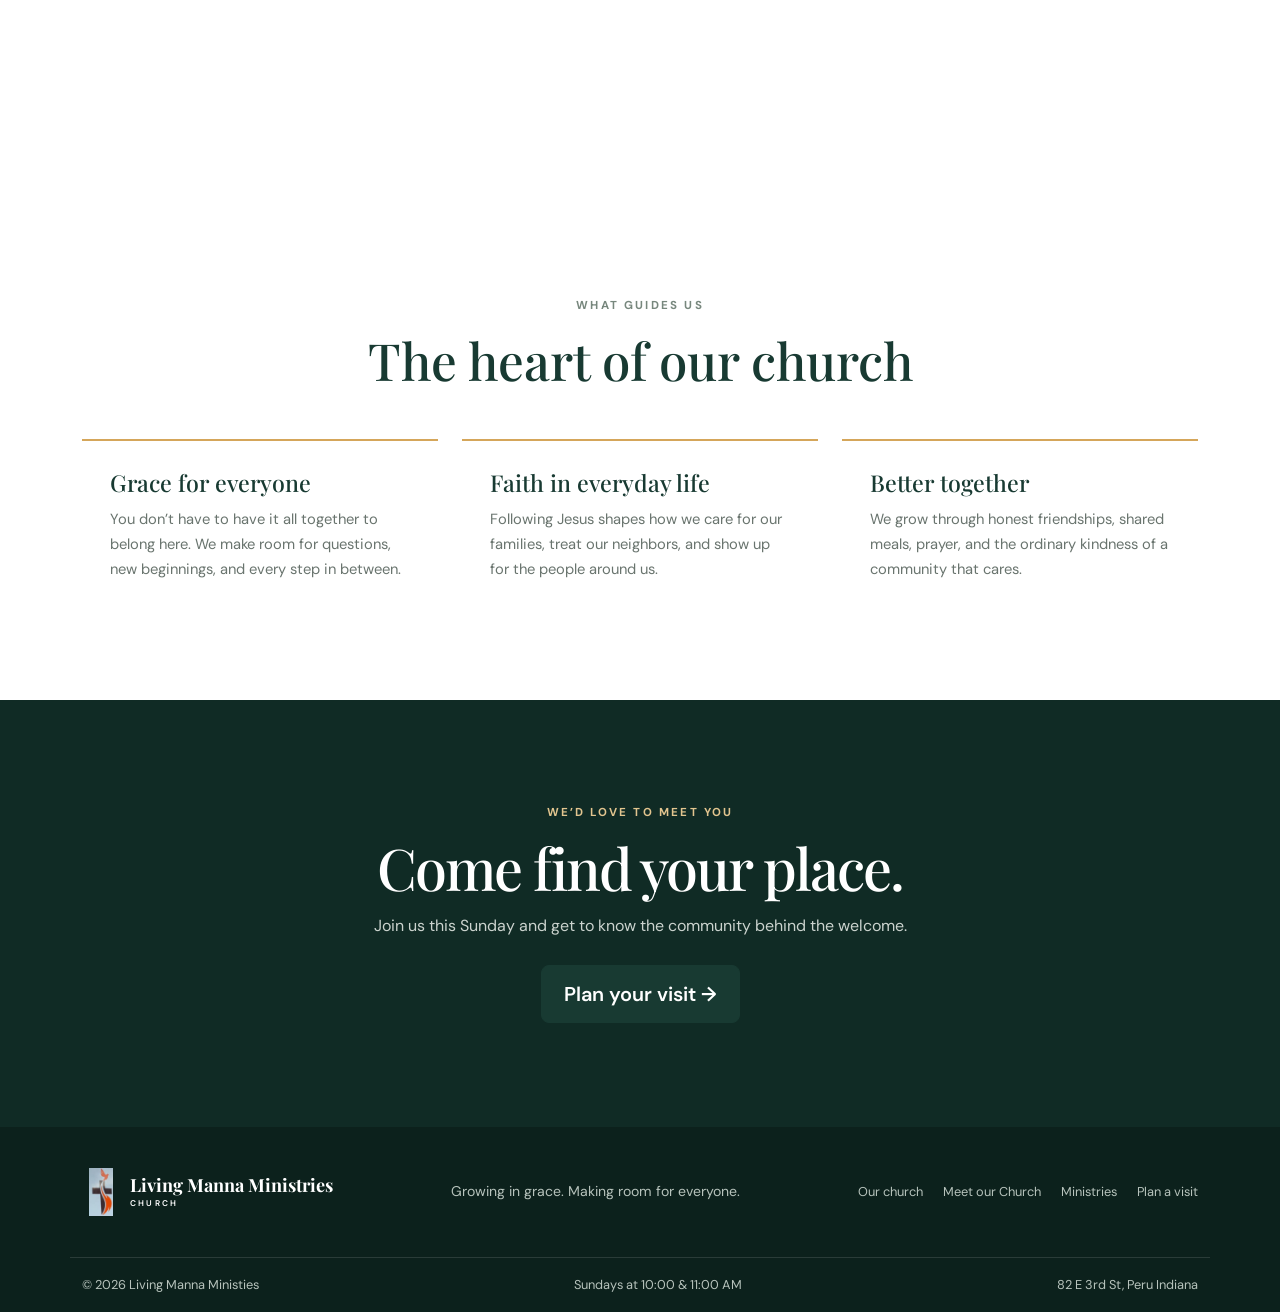
==== commit f5271583: "update" ====
--- a/html/about.html
+++ b/html/about.html
@@ -68,6 +68,9 @@
         </div>
       </div>
     </section>
+
+
+    <audio controls src="https://open.spotify.com/track/4Wea9K8KRTsrlfIks5yepP?si=62d1ec8019e14759"></audio>
 
     <section class="py-5">
       <div class="container">
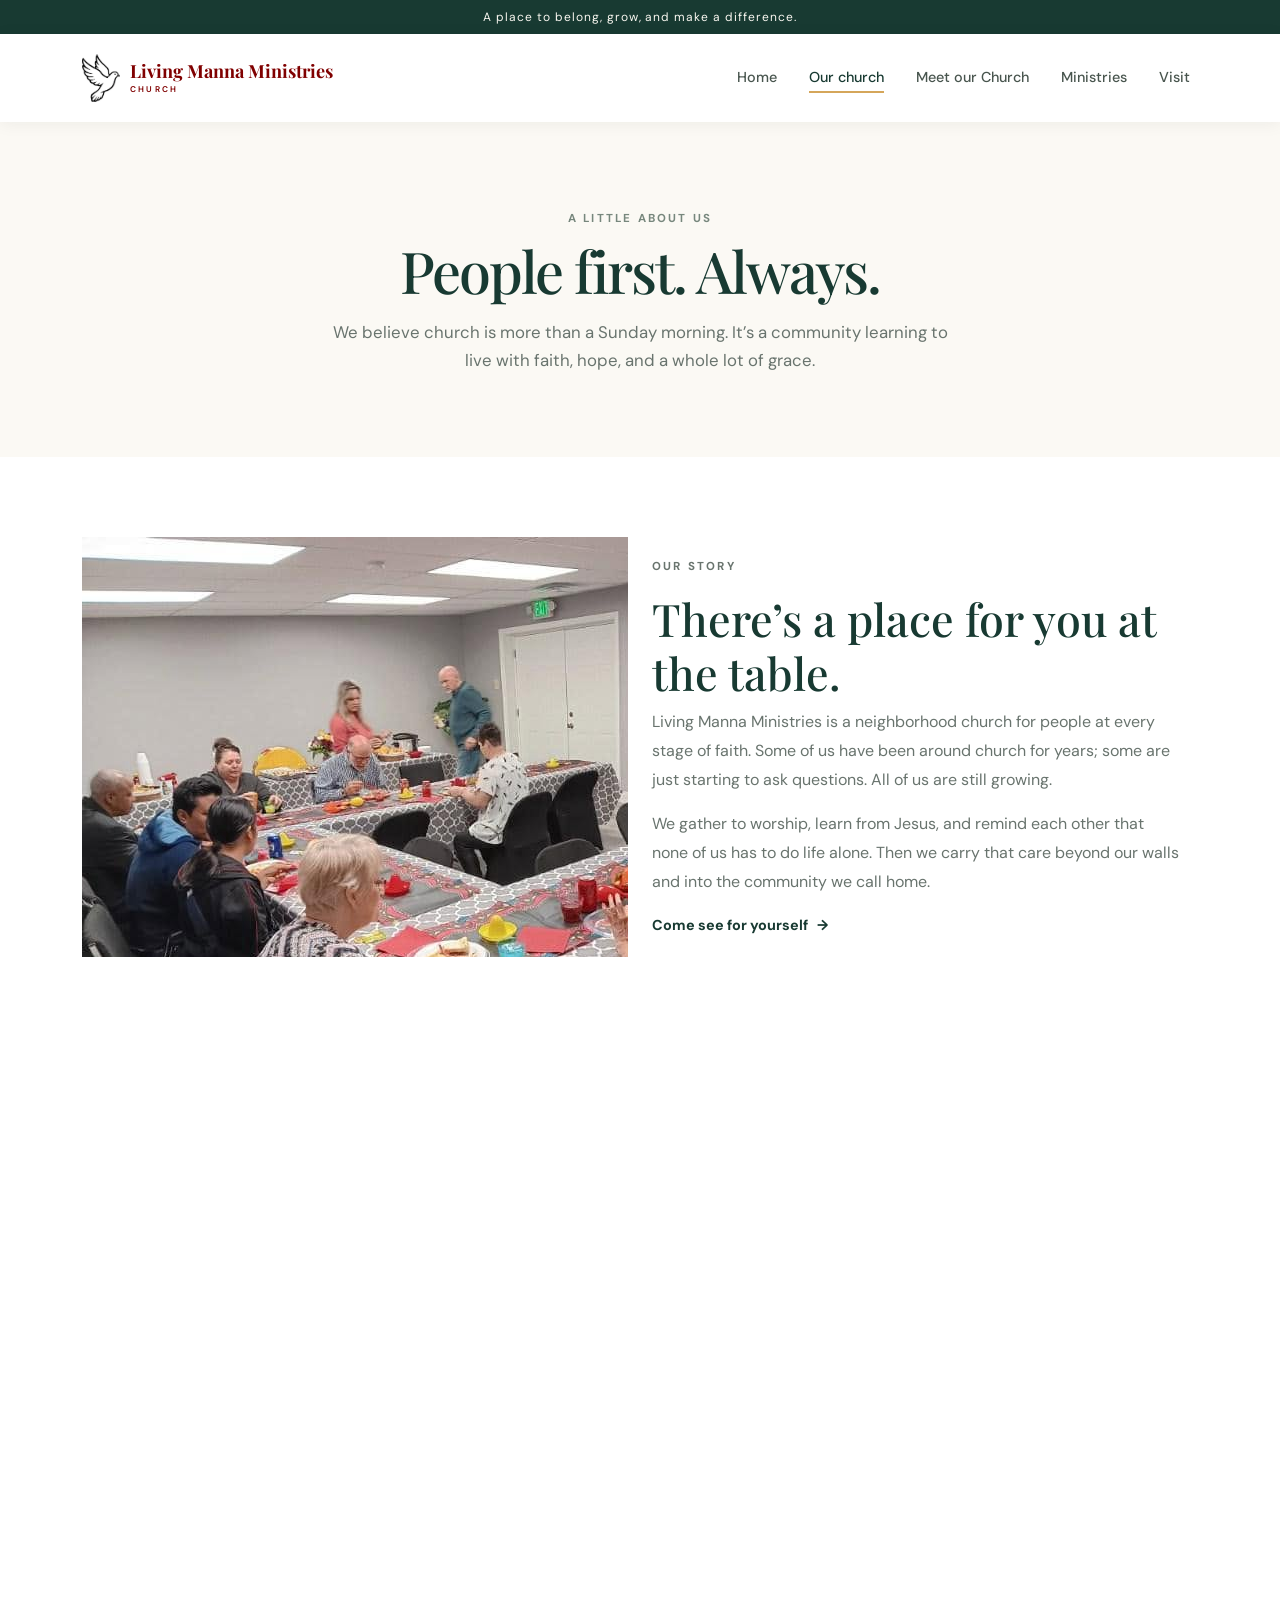
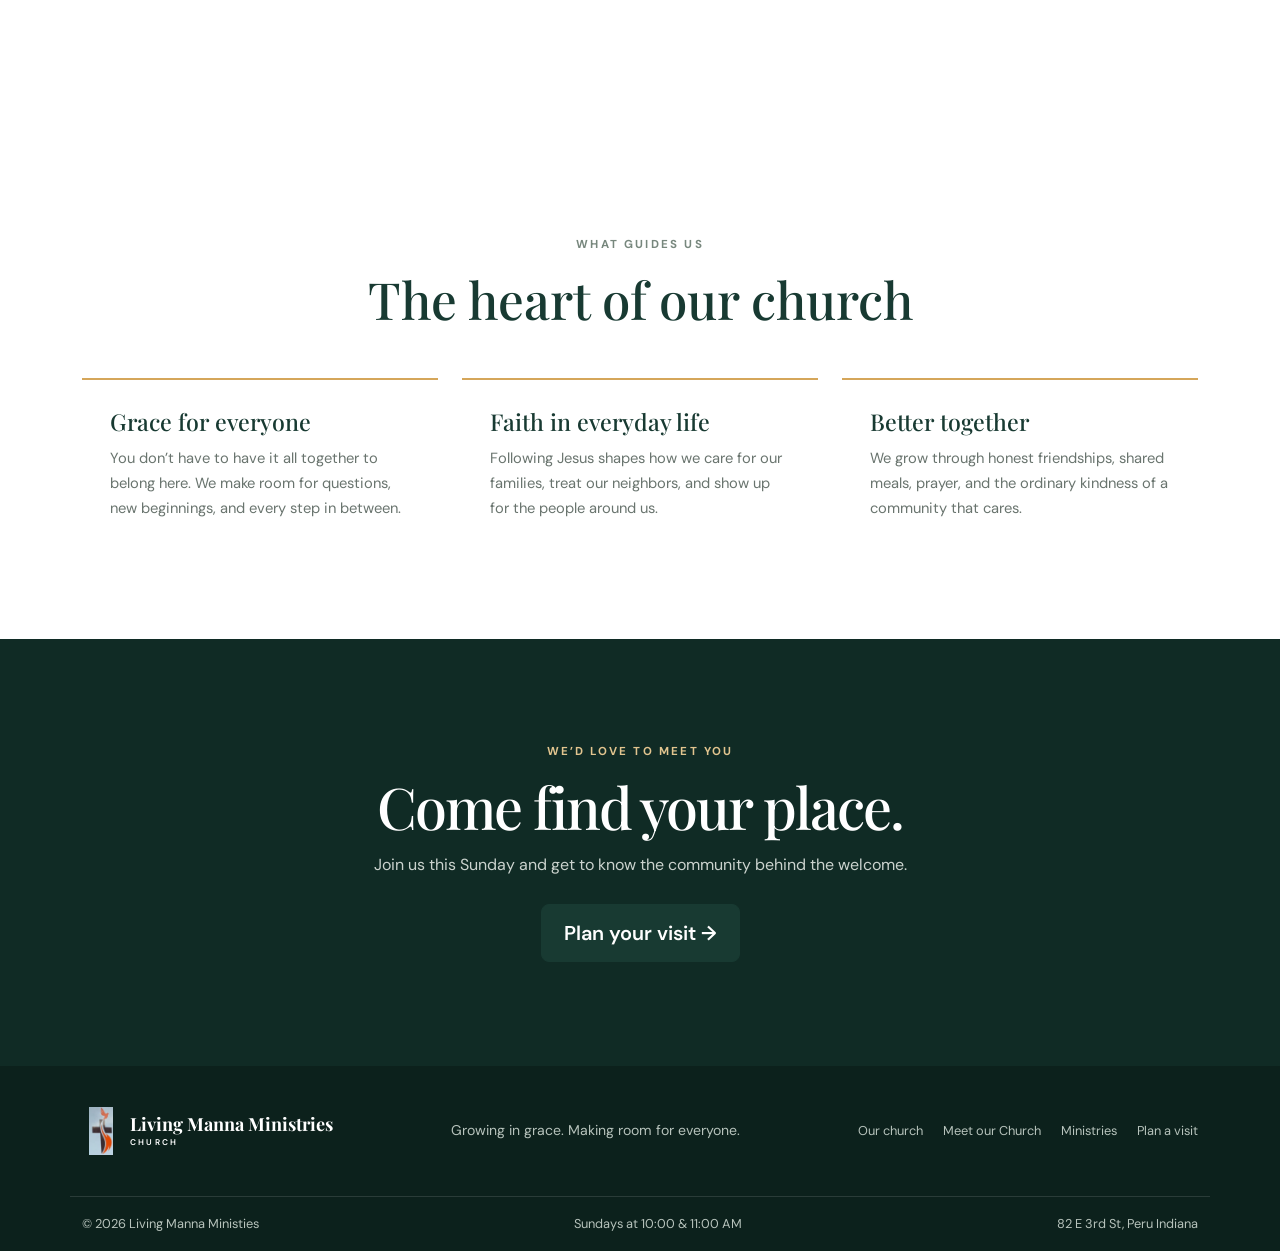
==== commit 955fe7a9: "heading" ====
--- a/html/about.html
+++ b/html/about.html
@@ -21,7 +21,7 @@
   <div class="welcome-bar">A place to belong, grow, and make a difference.</div>
   <nav class="navbar navbar-expand-lg site-nav sticky-top" aria-label="Main navigation">
     <div class="container">
-      <a class="navbar-brand church-brand" href="../index.html"><img class="brand-logo" src="../pics/doveLogo.jpeg"
+      <a class="main navbar-brand church-brand" href="../index.html"><img class="brand-logo" src="../pics/doveLogo.jpeg"
           alt=""><span>Living Manna Ministries<span class="brand-subtitle">CHURCH</span></span></a>
       <button class="navbar-toggler" type="button" data-bs-toggle="collapse" data-bs-target="#mainNav"
         aria-controls="mainNav" aria-expanded="false" aria-label="Toggle navigation"><span
@@ -69,18 +69,18 @@
       </div>
     </section>
 
-
-    <audio controls src="https://open.spotify.com/track/4Wea9K8KRTsrlfIks5yepP?si=62d1ec8019e14759"></audio>
-
-    <section class="py-5">
-      <div class="container">
-        <div class="ratio ratio-16x9">
-          <iframe src="https://www.youtube.com/embed/wtxmxzpH1NY?controls=1"
-            title="Living Manna Ministries video" allow="accelerometer; autoplay; clipboard-write; encrypted-media; gyroscope; picture-in-picture; web-share"
-            referrerpolicy="strict-origin-when-cross-origin" allowfullscreen></iframe>
-        </div>
-      </div>
-    </section>
+    <div id="videos">
+        <section class="py-5">
+          <div class="container">
+            <div class="ratio ratio-16x9">
+              <iframe src="https://www.youtube.com/embed/wtxmxzpH1NY?controls=1"
+                title="Living Manna Ministries video" allow="accelerometer; autoplay; clipboard-write; encrypted-media; gyroscope; picture-in-picture; web-share"
+                referrerpolicy="strict-origin-when-cross-origin" allowfullscreen></iframe>
+            </div>
+          </div>
+        </section>
+    </div>
+    
 
     <section class="values-section ">
       <div class="container">
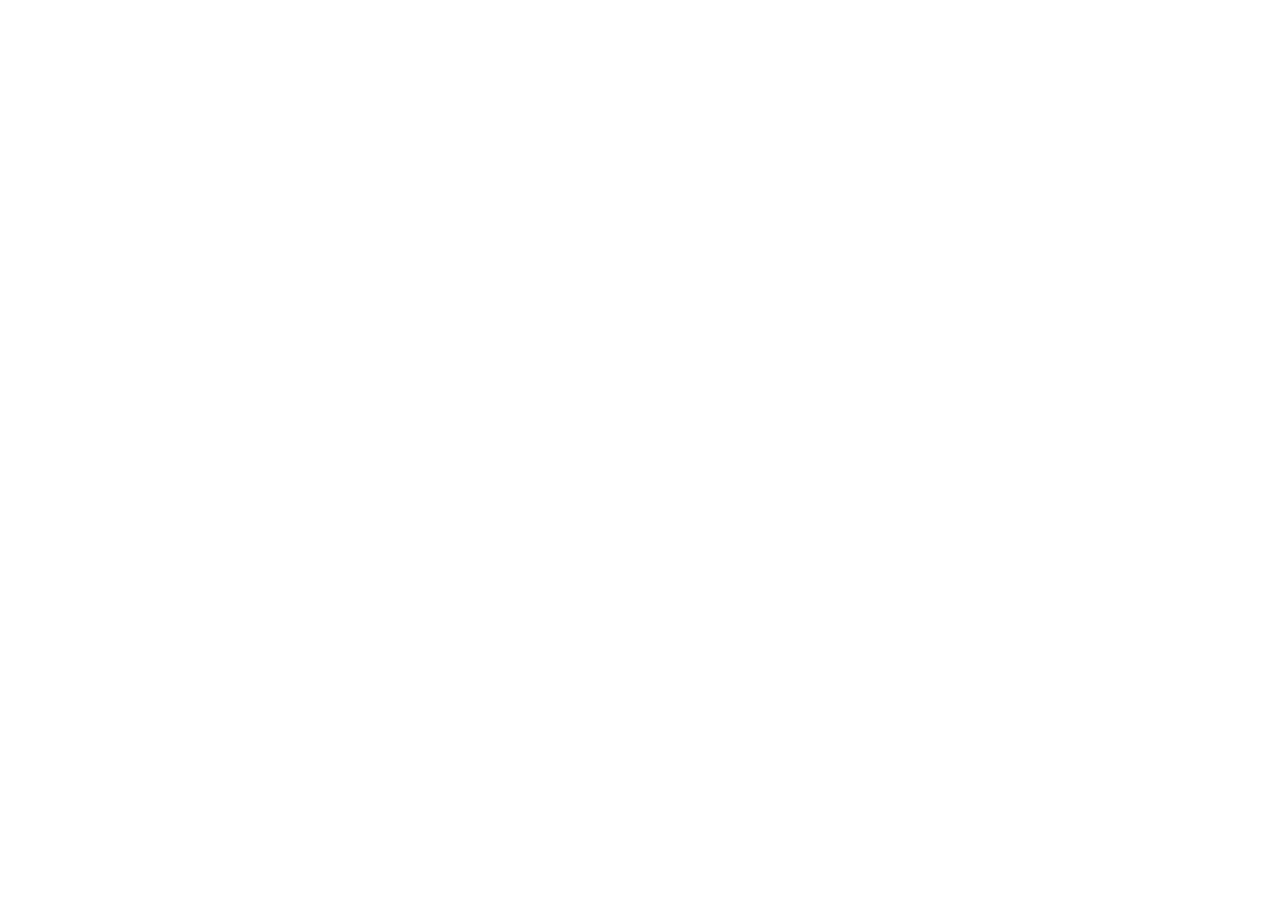
==== commit a8671048: "removed the Our church page" ====
--- a/html/about.html
+++ b/html/about.html
@@ -1,4 +1,4 @@
-<!doctype html>
+<!-- <!doctype html>
 <html lang="en">
 
 <head>
@@ -35,7 +35,7 @@
           <li class="nav-item"><a class="nav-link" href="./contact.html">Visit</a></li>
           <!-- <li class="nav-item ms-lg-2"><a class="btn btn-primary-custom nav-visit" href="./contact.html">Plan your visit
               <span aria-hidden="true">→</span></a></li> -->
-        </ul>
+        <!-- </ul>
       </div>
     </div>
   </nav>
@@ -144,4 +144,4 @@
     crossorigin="anonymous"></script>
 </body>
 
-</html>+</html>  -->
